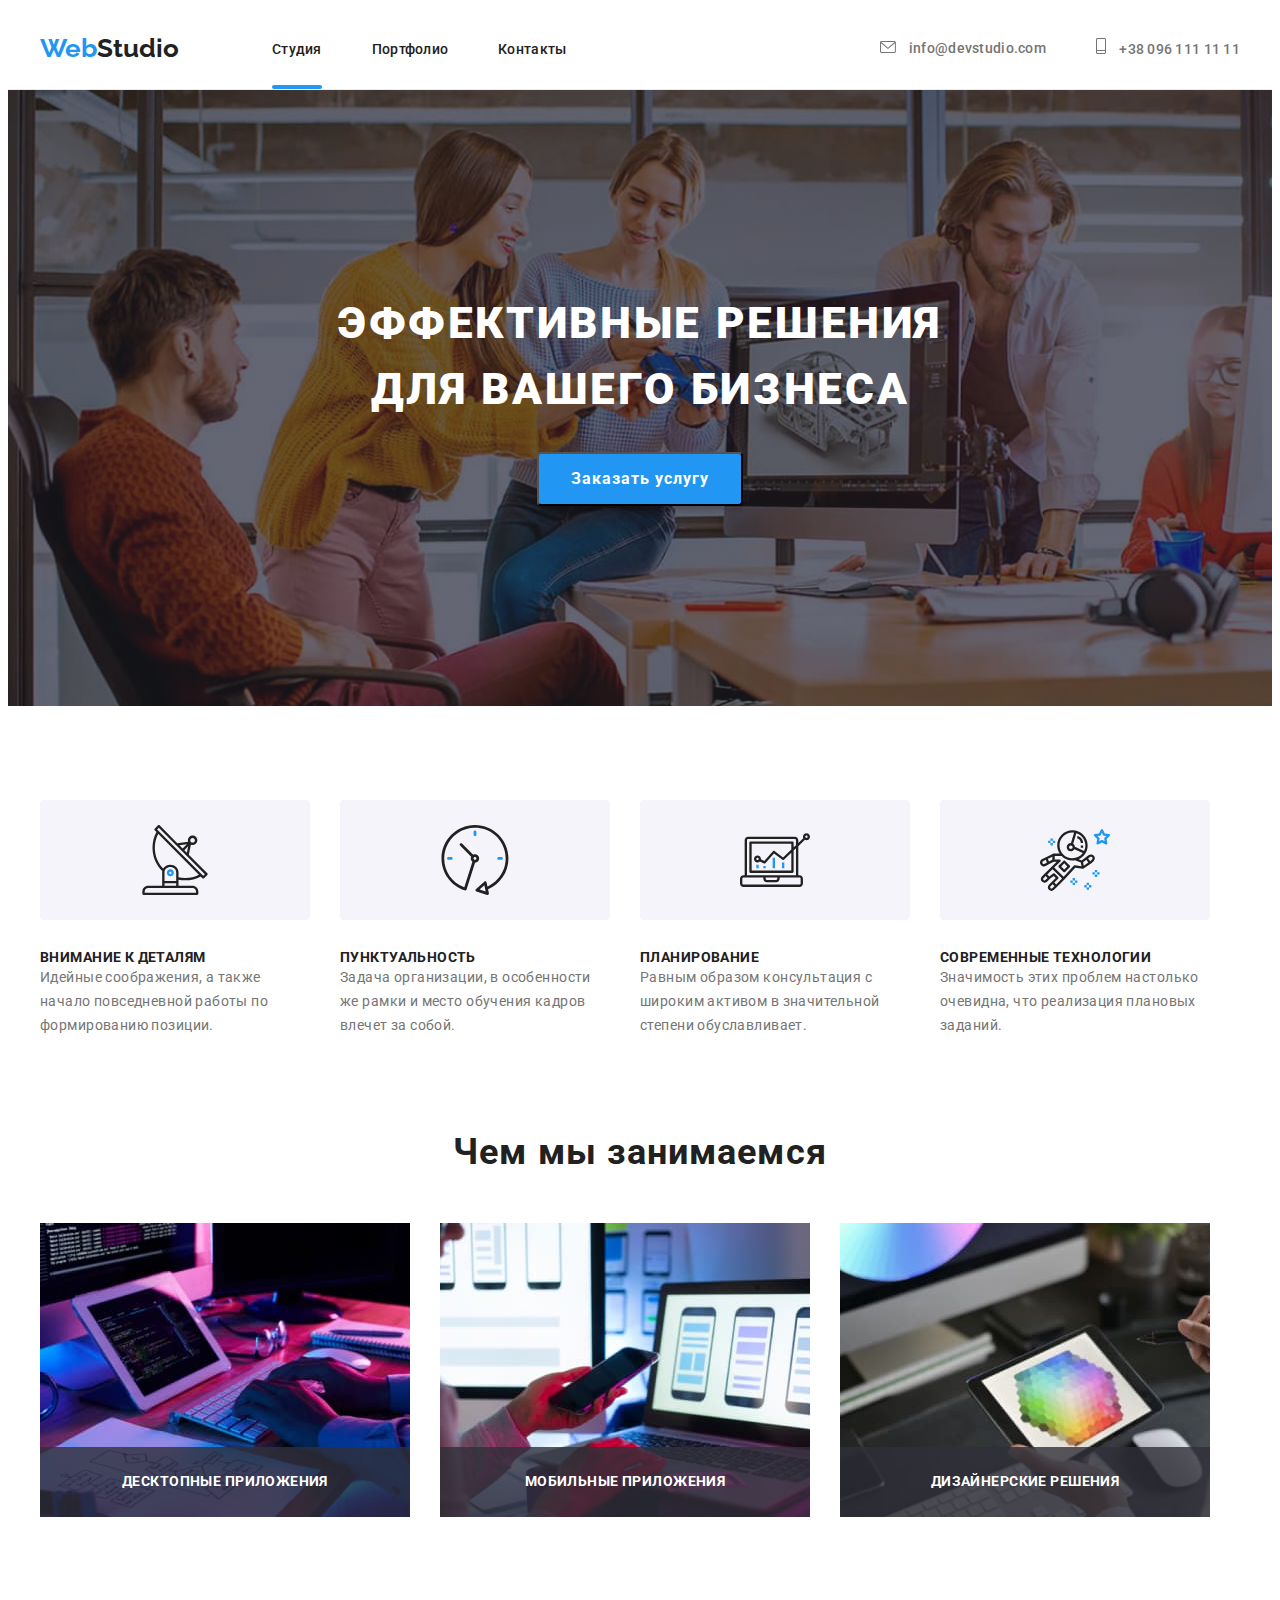
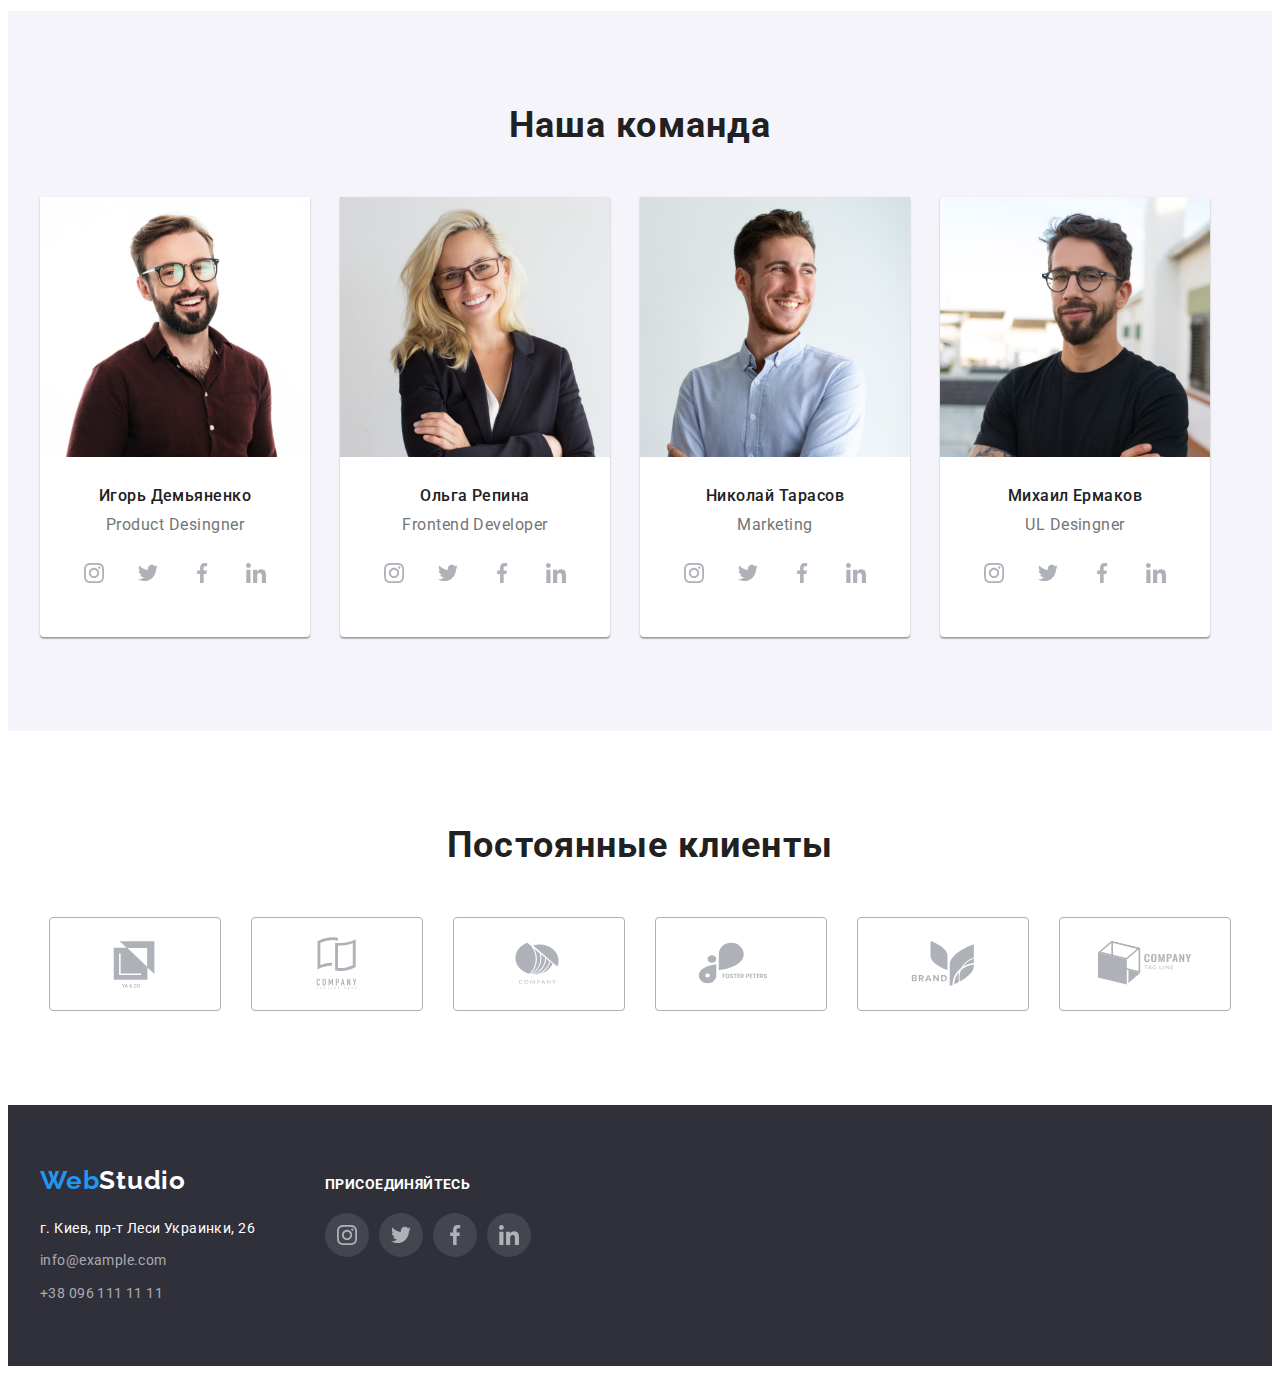
==== index.html @ 9e53fbc7 "dz 6" ====
<!DOCTYPE html>
<html lang="ru">

<head>
    <meta charset="UTF-8">
    <meta name="viewport" content="width=device-width, initial-scale=1.0">
    <link rel="preconnect" href="https://fonts.googleapis.com">
    <link rel="preconnect" href="https://fonts.gstatic.com" crossorigin>
    <link href="https://fonts.googleapis.com/css2?family=Raleway:wght@700&family=Roboto:wght@400;500;700;900&display=swap" rel="stylesheet">
    <link rel="stylesheet" href="https://cdnjs.cloudflare.com/ajax/libs/modern-normalize/1.1.0/modern-normalize.min.css" integrity="sha512-wpPYUAdjBVSE4KJnH1VR1HeZfpl1ub8YT/NKx4PuQ5NmX2tKuGu6U/JRp5y+Y8XG2tV+wKQpNHVUX03MfMFn9Q==" crossorigin="anonymous" referrerpolicy="no-referrer" />
    
    <link rel="stylesheet" href="./css/styles.css"> 
    <title>Document</title>
</head>

<body>
    <!--Шапка-->
    <header class="header">
        <div class="container header-container">
        <a class="header-link" href="./index.html"><span class="web">Web</span>Studio</a>
        
    
        <nav class="header-nav">
        <ul class="header-list">
            <li class="header-li">
                <a class="link-studio" href="./index.html">Студия</a>

            </li>
            <li class="header-li"><a class="link" href="./portfolio.html">Портфолио</a></li>
            <li class="header-li"><a class="link" href="#">Контакты</a></li>
        </ul>
        </nav>
        <ul class="header-list-contacts">
        <li class="contacts-item">
            <a class="contacts" href="mailto:info@devstudio.com">
            <svg class="envelope">
                <use href="icon/sprite.svg#icon-envelope-hover-1"></use>
            </svg>
            
            info@devstudio.com</a>
            
        </li>
        <li class="contacts-item">
            <a class="contacts" href="tel:380961111111">
            <svg class="icon-Vector">
                <use href="icon/sprite.svg#icon-Vector-1"></use>
            </svg>
            +38 096 111 11 11</a>
        </li>   
        </ul>
        </div>
    </header>
    <main>
        <!--Предложение-->
        <section class="order-background">
            <div class="container">
                <h1 class="order-background-title">эффективные решения для вашего бизнеса</h1>
                <div class="modal-open">
                <button data-modal-open class="button" type="button">Заказать услугу</button>
                </div>
                <!--Модельное-окно-->
                <div class="backdrop is-hidden" data-modal>
                    <div class="modal">
                        
                        <button class="modal-close" data-modal-close>
                            <svg class="icon-modal" width="11" height="11">
                                <use class="icon-modal-close" href="icon/sprite.svg#icon--1"></use>
                            </svg>
                        </button>

                    </div>
                </div>
            </div>
        </section>
        <!--О нас-->
        <section class="priorities">
            <div class="container">
            <h2 class="visually-hidden">Приоритеты</h2>
            <ul class="list">
                <li class="priorities-item">
                    <div class="icon-block">
                        <svg class="icon-priorities">
                            <use href="icon/sprite.svg#icon-antenna-1-1"></use>
                        </svg>
                    </div>
                    <h3 class="priorities-title">Внимание к деталям</h3>
                    <p class="priorities-description">Идейные соображения, а также начало повседневной работы по формированию позиции.</p>
                </li>
                <li class="priorities-item">
                    <div class="icon-block">
                        <svg class="icon-priorities">
                            <use href="icon/sprite.svg#icon-clock-1-1"></use>
                        </svg>
                    </div>
                    <h3 class="priorities-title">Пунктуальность</h3>
                    <p class="priorities-description">Задача организации, в особенности же рамки и место обучения кадров влечет за собой.</p>
                </li>
                <li class="priorities-item">
                    <div class="icon-block">
                        <svg class="icon-priorities">
                            <use class="diagram" href="icon/sprite.svg#icon-diagram-1-1"></use>
                        </svg>
                    </div>
                    <h3 class="priorities-title">Планирование</h3>
                    <p class="priorities-description">Равным образом консультация с широким активом в значительной степени обуславливает.</p>
                </li>
                <li class="priorities-item">
                    <div class="icon-block">
                        <svg class="icon-priorities">
                            <use href="icon/sprite.svg#icon-astronaut-1-1"></use>
                        </svg> 
                    </div>
                    <h3 class="priorities-title">Современные технологии</h3>
                    <p class="priorities-description">Значимость этих проблем настолько очевидна, что реализация плановых заданий.</p>
                </li>
            </ul>
        </div>
        </section>
        <!--Специализация-->
        <section class="activity">
            <div class="container">
            <h2 class="activity-title">Чем мы занимаемся</h2>
            <ul class="activity-list">
                <li class="activity-item">
                    <div class="activity-foto">
                    <img class="activity-img" src="./img-tech/ноут.jpg" alt="ноут" width="370" height="294">
                        <div class="activity-text">
                            <p class="activity-text-foto">Десктопные приложения</p>
                        </div>

                    </div>
                </li>
                <li class="activity-item">
                    <div class="activity-foto">
                    <img class="activity-img" src="./img-tech/телефон.jpg" alt="телефон" width="370" height="294">
                    <div class="activity-text">
                        <p class="activity-text-foto">Мобильные приложения</p>
                    </div>
                    </div>
                </li>
                <li class="activity-item">
                    <div class="activity-foto">
                    <img class="activity-img" src="./img-tech/планшет.jpg" alt="планшет" width="370" height="294">
                    <div class="activity-text">
                        <p class="activity-text-foto">Дизайнерские решения</p>
                    </div>
                    </div>
                    </li>
            </ul>
        </div>  
        </section>
        <!--Комманда-->
        <section class="staff">
            <div class="container">
            <h2 class="activity-title">Наша команда</h2>
            <ul class="staff-list">
                <li class="staff-block-foto">
                    <img class="staff-img" src="./img-tech/ИгорьДемьяненко.jpg" alt="Игорь Демьяненко" width="270" height="260">
                    <div class="staff-box">
                    <h3 class="staff-name">Игорь Демьяненко</h3>
                    <p class="staff-position">Product Desingner</p>
                    <ul class="social-list">
                        <li class="social-paragraph">
                            <a class="social-link" href="instagram">
                                <svg class="social-icon">
                                    <use href="icon/sprite.svg#icon-instagram-2-1"></use>
                                </svg>
                            </a>
                        </li>
                        <li class="social-paragraph">
                            <a class="social-link" href="twitter">
                                <svg class="social-icon">
                                    <use href="icon/sprite.svg#icon-twitter-1-1"></use>
                                </svg>
                            </a>
                        </li>
                        <li class="social-paragraph">
                            <a class="social-link" href="facebook">
                                <svg class="social-icon">
                                    <use href="icon/sprite.svg#icon-facebook-1-1"></use>
                                </svg>
                            </a>
                        </li>
                        <li class="social-paragraph">
                            <a class="social-link" href="linkedin">
                                <svg class="social-icon">
                                    <use href="icon/sprite.svg#icon-linkedin-1-1"></use>
                                </svg>
                            </a>
                        </li>
                    </ul>
                    </div>
                </li>
                <li class="staff-block-foto">
                    <img class="staff-img" src="./img-tech/ОльгаРепина.jpg" alt="Ольга Репина" width="270" height="260">
                    <div class="staff-box">
                    <h3 class="staff-name">Ольга Репина</h3>
                    <p class="staff-position">Frontend Developer</p>
                    <ul class="social-list">
                        <li class="social-paragraph">
                            <a class="social-link" href="instagram">
                                <svg class="social-icon">
                                    <use href="icon/sprite.svg#icon-instagram-2-1"></use>
                                </svg>
                            </a>
                        </li>
                        <li class="social-paragraph">
                            <a class="social-link" href="twitter">
                                <svg class="social-icon">
                                    <use href="icon/sprite.svg#icon-twitter-1-1"></use>
                                </svg>
                            </a>
                        </li>
                        <li class="social-paragraph">
                            <a class="social-link" href="facebook">
                                <svg class="social-icon">
                                    <use href="icon/sprite.svg#icon-facebook-1-1"></use>
                                </svg>
                            </a>
                        </li>
                        <li class="social-paragraph">
                            <a class="social-link" href="linkedin">
                                <svg class="social-icon">
                                    <use href="icon/sprite.svg#icon-linkedin-1-1"></use>
                                </svg>
                            </a>
                        </li>
                    </ul>
                    </div>
                </li>
                <li class="staff-block-foto">
                    <img class="staff-img" src="./img-tech/НиколайТарасов.jpg" alt="Николай Тарасов" width="270" height="260">
                    <div class="staff-box">
                    <h3 class="staff-name">Николай Тарасов</h3>
                    <p class="staff-position">Marketing</p>
                    <ul class="social-list">
                        <li class="social-paragraph">
                            <a class="social-link" href="instagram">
                                <svg class="social-icon">
                                    <use href="icon/sprite.svg#icon-instagram-2-1"></use>
                                </svg>
                            </a>
                        </li>
                        <li class="social-paragraph">
                            <a class="social-link" href="twitter">
                                <svg class="social-icon">
                                    <use href="icon/sprite.svg#icon-twitter-1-1"></use>
                                </svg>
                            </a>
                        </li>
                        <li class="social-paragraph">
                            <a class="social-link" href="facebook">
                                <svg class="social-icon">
                                    <use href="icon/sprite.svg#icon-facebook-1-1"></use>
                                </svg>
                            </a>
                        </li>
                        <li class="social-paragraph">
                            <a class="social-link" href="linkedin">
                                <svg class="social-icon">
                                    <use href="icon/sprite.svg#icon-linkedin-1-1"></use>
                                </svg>
                            </a>
                        </li>
                    </ul>
                    </div>
                </li>
                <li class="staff-block-foto">
                    <img class="staff-img" src="./img-tech/МихаилЕрмаков.jpg" alt="Михаил Ермаков"  width="270" height="260">
                    <div class="staff-box">
                    <h3 class="staff-name">Михаил Ермаков</h3>
                    <p class="staff-position">UL Desingner</p>
                    <ul class="social-list">
                        <li class="social-paragraph">
                            <a class="social-link" href="instagram">
                                <svg class="social-icon">
                                    <use href="icon/sprite.svg#icon-instagram-2-1"></use>
                                </svg>
                            </a>
                        </li>
                        <li class="social-paragraph">
                            <a class="social-link" href="twitter">
                                <svg class="social-icon">
                                    <use href="icon/sprite.svg#icon-twitter-1-1"></use>
                                </svg>
                            </a>
                        </li>
                        <li class="social-paragraph">
                            <a class="social-link" href="facebook">
                                <svg class="social-icon">
                                    <use href="icon/sprite.svg#icon-facebook-1-1"></use>
                                </svg>
                            </a>
                        </li>
                        <li class="social-paragraph">
                            <a class="social-link" href="linkedin">
                                <svg class="social-icon">
                                    <use href="icon/sprite.svg#icon-linkedin-1-1"></use>
                                </svg>
                            </a>
                        </li>
                    </ul>
                    </div>
                </li>
            </ul>
            </div>
        </section>
        <!--Постоянные клиенты-->
        <section class="clients">
            <div class="container">
                <h2 class="clients-heading">Постоянные клиенты</h2>
                    <ul class="clients-list">
                        <li class="clients-box">
                            <a  class="clients-link" href="">
                            <svg class="icon-clients">
                                <use href="icon/sprite.svg#icon-Logo-5"></use>
                            
                            </svg>
                            </a>
                        </li>
                        <li class="clients-box"> 
                            <a class="clients-link" href="">
                            <svg class="icon-clients"> 
                                <use href="icon/sprite.svg#icon-Logo-6-1"></use>
                            </svg>
                                </a>
                        </li>
                        <li class="clients-box">
                            <a class="clients-link" href="">
                            <svg class="icon-clients">
                                <use href="icon/sprite.svg#icon-Logo-1-1"></use>
                            </svg>
                            </a>
                        </li>
                        <li class="clients-box">
                            <a class="clients-link" href="">
                            <svg class="icon-clients">
                                <use href="icon/sprite.svg#icon-Logo-2-1"></use>
                            </svg>
                            </a>
                        </li>
                        <li class="clients-box">
                            <a class="clients-link" href="">
                            <svg class="icon-clients">
                                <use href="icon/sprite.svg#icon-Logo-3-1"></use>
                            </svg>
                            </a>
                        </li>
                        <li class="clients-box">
                            <a class="clients-link" href="">
                            <svg class="icon-clients">
                                <use href="icon/sprite.svg#icon-Logo-4-1"></use>
                            </svg>
                            </a>
                        </li>
                    </ul>
                
            </div>
        </section>
        
    </main>
        <!--контакты-->
    <footer class="footer"> 
        <div class="container">
            <div class="footer-box">
            <a class="footer-link" href="./index.html"><span class="web">Web</span><span class="studio">Studio</span></a>
           
                    <address class="address">г. Киев, пр-т Леси Украинки, 26</address>
                   <ul class="footer-list">
                       <li class="footer-contacts-item"><a class="footer-contacts" href="mailto:info@example.com">info@example.com</a></li>
                       <li class="footer-contacts-item"><a class="footer-contacts" href="tel:380961111111">+38 096 111 11 11</a></li>
                   </ul>  
                
        </div>
        <div class="footer-social">
            <p class="footer-text">присоединяйтесь</p>
                <ul class="footer-icon">
                    <li class="footer-icon-box">
                        <a class="footer-icon-link" href="instagram">
                            <svg class="footer-icon-social">
                                <use href="icon/sprite.svg#icon-instagram-2-1"></use>
                            </svg>
                        </a>
                    </li>
                    <li class="footer-icon-box">
                        <a class="footer-icon-link" href="twitter">
                            <svg class="footer-icon-social">
                                <use href="icon/sprite.svg#icon-twitter-1-1"></use>
                            </svg>
                        </a>
                    </li>
                    <li class="footer-icon-box">
                        <a class="footer-icon-link" href="facebook">
                            <svg class="footer-icon-social">
                                <use href="icon/sprite.svg#icon-facebook-1-1"></use>
                            </svg>
                        </a>
                    </li>
                    <li class="footer-icon-box">
                        <a class="footer-icon-link" href="linkedin">
                            <svg class="footer-icon-social">
                                <use href="icon/sprite.svg#icon-linkedin-1-1"></use>
                            </svg>
                        </a>
                    </li>
                </ul>
            
        </div>
    </div>
    </footer> 
    <script src="./js/modal.js"></script>
    </body>   
</html>
---- css/styles.css ----
/* --первичный цвет: # 212121; */
   /* --вторичный цвет: # 757575; */
   /* --интерактивный цвет: # 2196f3; */
   /* --цвет заголовка: #ffffff; */
   /* --background-color: # 2f303a; */
   /* --задний фон: # F5F4FA; */
   /* --primary-font: «Roboto»; */
   /* --secondary-font: "Raleway"; */
   /* --время-перехода: 250ms; */
   /* --свойства-перехода */
:root {
    --primary-color: #212121;
    --secondary-color: #757575;
    --interactive-color: #2196f3;
    --header-color: #ffffff;
    --background-color: #2f303a;
    --rear-background:#F5F4FA;
    --primary-font: "Roboto";
    --secondary-font: "Raleway";
    --transit-time: 250ms;
    --transition-properties: cubic-bezier(0.4, 0, 0.2, 1);
  }
  body {
    font-family: var(--primary-font), sans-serif;
    font-style: normal;
    font-weight: 400;
    color: var(--primary-color);
  }
  a {
    text-decoration: none;
  }
  ul,ol{list-style: none;}
  address{font-style: normal;}
  h1,h2,h3,h4,h5,h6,p,ul {
  margin: 0px;
  padding: 0px;}
  .visually-hidden {
    position: absolute;
    width: 1px;
    height: 1px;
    margin: -1px;
    border: 0;
    padding: 0;
    
    white-space: nowrap;
    clip-path: inset(100%);
    clip: rect(0 0 0 0);
    overflow: hidden;
  }
  img {
    display: block;
    max-width: 100%;
  }

   /* Шапка */
   .container{
    width: 1200px;
    padding: 0 15px;
    margin: 0 auto;
  }
  .header-list-contacts{
    display: flex;
  }
  
  .header-container{
    display: flex;
    align-items: center;
  }
  .header{padding-top: 25px;
    padding-bottom: 25px;
    border-bottom:  1px solid #ECECEC;
   }
  .header-nav{
    display: flex;
    align-items: center;
  }
    .header-list{
      display: flex;
    }
  .web{color: var(--interactive-color);
    }
  .header-li:not(:last-child){
    margin-right: 50px;
  }

    
  .header-link{
    
    font-family: var(--secondary-font);
    margin-right: 93px;
    align-self: center;
    text-decoration: none;

    font-family: Raleway;
    font-style: normal;
    font-weight: bold;
    font-size: 26px;
    line-height: 1.19;
    
    color: var(--primary-color)
    
    }
    .header-list-contacts{
     margin-left: auto;
    }
     
    .link{font-family:var(--primary-font);
     
      font-weight: 500;
      font-size: 14px;
      line-height: 1.14;
      letter-spacing: 0.02em;
      
      color: var(--primary-color);
      }
      .link-studio:active,
      .link-studio:visited {
        color: var(--interactive-color);
      }
      .link,.link-studio{
        position: relative;
        padding-top: 32px;
        padding-bottom: 32px;
        color         : var(--primary-color);
        font-weight   : 500;
        font-size     : 14px;
        line-height   : 1.2;
        letter-spacing: 0.02em;
        text-decoration: none;
        transition:color var(--transit-time) var(--transition-properties);

      }
      .link-studio::after {
          position: absolute;
          content: "";
          display: block;
          bottom: 0;
          width: 100%;
          height: 4px;
          background:var(--interactive-color);
          border-radius: 2px;
          transition: transform var(--transit-time) var(--transition-properties);
          }
          .link-portfolio{
             position: relative;
          padding-top: 32px;
          padding-bottom: 32px;
          color         : var(--primary-color);
          font-weight   : 500;
          font-size     : 14px;
          line-height   : 1.2;
          letter-spacing: 0.02em;
          text-decoration: none;
          transition:transform var(--transit-time) var(--transition-properties);
          }
          .link-portfolio::after{
            position: absolute;
          content: "";
          display: block;
          bottom: 0;
          width: 100%;
          height: 4px;
          background:var(--interactive-color);
          border-radius: 2px;
          transition: transform var(--transit-time) var(--transition-properties);
          }
      .link-portfolio:active,
      .link-portfolio:visited {
        color: var(--interactive-color);
      }
      .link:focus,
      .link:hover {background-color: var(--header-color);
        color: var(--interactive-color);
      
      cursor: pointer;}

      .contacts-item:not(:last-child) {
        margin-right: 50px;
      }
    .contacts{
    
      
      font-family: var(--primary-font);
     
      font-weight: 500;
      font-size: 14px;
      line-height: 1.14;
      letter-spacing: 0.02em;
      color: var(--secondary-color);
      transition:color var(--transit-time) var(--transition-properties);
    }
    .contacts:focus,
    .contacts:hover {
      color: var(--interactive-color);
    }
    .contacts:focus svg,
    .contacts:hover svg{
    fill: var(--interactive-color);
    }
      
    .envelope{
      width: 16px;
      height: 12px;
      margin-right: 10px;
      fill:var(--secondary-color);
      transition:  fill var(--transit-time) var(--transition-properties);
    }
    .icon-Vector{
      width: 10px;
      height: 16px;
      margin-right: 10px;
      fill:var(--secondary-color);
      transition: fill var(--transit-time) var(--transition-properties);
      
    }
    
    
  /* Предложение */
  .order-background {
    max-width: 1600px;
    margin: 0 auto;
    background-color: var(--background-color);
    padding: 200px 0; 
    background-image: linear-gradient(
      to right,
      rgba(47, 48, 58, 0.4),
      rgba(47, 48, 58, 0.4)
      ),
      url(../img-tech/herofoto.jpg);
      background-repeat: no-repeat;
      background-size: cover;
  }
  .order-background-title {
    width: 696px;
    margin: 0 auto;
    margin-bottom: 30px;
    font-weight: 900;
    font-size: 44px;
    line-height: 1.5;
    text-align: center;
    letter-spacing: 0.06em;
    text-transform: uppercase;
    color: var(--header-color);
  }
   /*Модальное-окно*/
  .backdrop{
    position: fixed;
   top: 0;
   left: 0;
   position: center;
   min-width: 100%;
   min-height: 100%;
   background-color: rgba(0, 0, 0, 0.2);
   opacity: 1;
   transition: opacity var(--transit-time) var(--transition-properties), visibility var(--transit-time) var(--transition-properties) ;
  }
  .modal-open{
    display: flex;
    justify-content: center;
   align-items: center;

  }
  .backdrop.is-hidden {
    visibility: hidden;
    opacity: 0;
    pointer-events:none;
 }
 .backdrop.is-hidden .modal {
  transform: scale(0.9) translate(-50%, -50%);
  }
  .modal {
     position: absolute;
     top: 50%;
     left: 50%;
     transform: scale(1) translate(-50%,-50%);
     width: 528px;
     height: 581px ;
     background-color: var(--header-color);
     box-shadow: 0px 1px 3px rgba(0, 0, 0, 0.12),
     0px 1px 1px rgba(0, 0, 0, 0.14),
     0px 2px 1px rgba(0, 0, 0, 0.2);
     border-radius: 4px;
     transition: transform var(--transit-time) var(--transition-properties);
  }
  .modal-close{
    position: absolute;
   top: 8px;
   right: 8px;
   width: 30px;
   height: 30px;
   border-radius: 50%;
   cursor: pointer;
   background: var(--header-color);
   border    : 1px solid rgba(0, 0, 0, 0.1);
   box-sizing: border-box;
   display: flex;
   justify-content: center;
   align-items: center;
   transition: fill var(--transit-time) var(--transition-properties);
  }
  .modal-close:hover,
  .modal-close:focus {
  fill: var(--interactive-color);
  }
  
  
  .button {
    display: inline-block;
    margin-left: auto;
    margin-right: auto; 
  }
  .button {
    padding: 10px 32px;
    color:var(--header-color) ;
    background-color: var(--interactive-color);
    box-shadow: 0px 4px 4px rgba(0, 0, 0, 0.15);
    border-radius: 4px;
  
    font-family: var(--primary-font);
    font-style: normal;
    font-weight: bold;
    font-size: 16px;
    line-height: 1.87;
    display: flex;
    align-items: center;
    text-align: center;
    letter-spacing: 0.06em;
    transition: box-shadow var(--transit-time) var(--transition-properties);
  }
 
  
  
  /* Приоритеты */
  .icon-block{
    height: 120px;
    display: flex;
    align-items: center;
    justify-content: center;
    background-color: var(--rear-background);
    border-radius: 4px;
    margin-bottom: 30px;
  }
  .icon-priorities{
    width: 70px;
    height: 70px;
  }
  .priorities{padding-top: 94px;}
  .list{display: flex;}
  .priorities-item:not(:last-child){
    margin-right: 30px;
    
  }
  .priorities-item{
    width: 270px;
  }
  
  .priorities-title {
    font-weight: 700;
    font-size: 14px;
    line-height: 1.14;
    letter-spacing: 0.03em;
    text-transform: uppercase;
    
  }
  .priorities-description {
    font-size: 14px;
    line-height: 1.71;
    letter-spacing: 0.03em;
    color: var(--secondary-color);
    text-transform: none;
    
    
  }
  
  /*Специализация*/
  .activity{ padding-top: 94px;
    padding-bottom: 94px;
    
  }
  .activity-title{
    font-family:var(--primary-font);
    font-weight: bold;
    font-size: 36px;
    line-height: 1.16;
    text-align: center;
    letter-spacing: 0.03em;
    margin-bottom: 50px;
    text-align: center;
    color:var(--primary-color);
  }
  .activity-list{
    display: flex;
   
    margin-top: 50px;
  }
  .activity-item:not(:last-child){
    margin-right: 30px;
  }
  .activity-foto{
    position: relative;
  }
  .activity-text{
    position: absolute;
   bottom: 0;
   width: 100%;
   height: 70px;
   background-color: rgba(47, 48, 58, 0.8);
   display: flex;
   justify-content: center;
   align-items: center;
   opacity: 1;
  }
  .activity-text-foto{
    font-weight: bold;
    font-size: 14px;
    line-height: 1.14;
    text-align: center;
    letter-spacing: 0.03em;
    text-transform: uppercase;
    color: var(--header-color);
  }
  /* Команда */
  
 .staff{background-color: var(--rear-background);
  padding-top: 94px;
  padding-bottom: 94px;
  }
  .staff-list{
    display: flex;
  }
  .staff-box{
    padding-top: 30px;
    padding-bottom: 30px;
  }
  .staff-name{
    margin-bottom: 10px;
    font-family: var(--primary-font);
    font-weight: 500;
    font-size: 16px;
    line-height: 1.18;
    text-align: center;
    letter-spacing: 0.03em;
    color: var(--primary-color);
    }
    .staff-position{
      font-family:var(--primary-font);
      font-weight: normal;
      font-size: 16px;
      line-height: 1.18;
      text-align: center;
      letter-spacing: 0.03em;
      color:var(--secondary-color) ;
      }
      .staff-block-foto:not(:last-child){
        margin-right: 30px;
      }
      .staff-block-foto{
        background-color: var(--header-color);
        box-shadow: 0px 1px 3px rgba(0, 0, 0, 0.12), 0px 1px 1px rgba(0, 0, 0, 0.14),
        0px 2px 1px rgba(0, 0, 0, 0.2);
        border-radius: 0px 0px 4px 4px;
      }
      .social-icon{
        width: 20px;
        height: 20px;
        transition:  fill var(--transit-time) var(--transition-properties);
      }
      .social-list{
        display: flex;
        justify-content: center;
        margin-top: 16px;
      }
      .social-link{
        display: block;
        width: 44px;
        height: 44px;
        background-color:var(--header-color);
        border-radius: 50%;
        fill: #AFB1B8;
        text-align: center;
        padding-top: 12px;
        transition: background-color var(--transit-time) var(--transition-properties);
      }
      .social-link:focus,
      .social-link:hover  {
      background-color: var(--interactive-color);
      
      }
      .social-link:focus svg,
      .social-link:hover svg{
        fill:var(--header-color);
       
      }
      .social-paragraph:not(:last-child){
        margin-right: 10px;
      }
    /* Клиенты */
    .clients{
      padding-top: 94px;
      padding-bottom:94px;  
    }
    .clients-heading{
      font-family:var(--primary-font);
      font-weight: bold;
      font-size: 36px;
      line-height: 1.16;
      text-align: center;
      letter-spacing: 0.03em;
      margin-bottom: 50px;
      text-align: center;
      color:var(--primary-color);
    }
    
    
    .clients-link{
      display: flex;
      justify-content: center;
      align-items: center;
      width: 170px;
      height: 92px;
      border: 1px solid #afb1b8;
      border-radius: 4px;
      transition:  border-color var(--transit-time) var(--transition-properties);
    }
    .icon-clients{
      width: 106px;
      height: 60px;
    }
    .clients-link:hover svg,
    .clients-link:focus svg {
      fill:var(--interactive-color);
    }
    
    .icon-clients{
      fill: #AFB1B8;
      transition: fill var(--transit-time) var(--transition-properties);
    }
    .clients-link:hover,
    .clients-link:focus{border-color: var(--interactive-color);
    }
    .clients-list :not(:last-child){
      margin-right: 30px; 
    }
    .clients-list{
      display: flex;
      align-items: center;
      justify-content: center;

    }
   
    /* Контакты */
    .footer{
      background-color: var(--background-color);
     padding-top: 60px;
     padding-bottom: 60px;
    }
    .footer-link{
      display: block;
      margin-bottom: 20px;
      font-family: var(--secondary-font);
      font-weight: bold;
      font-size: 26px;
      line-height: 1.19;
      letter-spacing: 0.03em;
      color: var(--interactive-color);
      text-decoration: none;}
    .studio{color: var(--header-color);}
   
    .address{
      margin-bottom: 9px;
      color:var(--header-color);
      font-family:var(--primary-font);
      font-style: normal;
      font-weight: normal;
      font-size: 14px;
      line-height: 1.74;
      letter-spacing: 0.03em;}
      .footer-contacts-item:not(:last-child){
        margin-bottom: 9px;
      }
      .footer-contacts{
        font-family: var(--primary-font);
        font-weight: normal;
        font-size: 14px;
        line-height: 1.71;
        letter-spacing: 0.03em;
        color: rgba(255, 255, 255, 0.6);
        }

        .footer-list .footer-contacts:hover,
        .footer-list .footer-contacts:focus {
       color: var(--interactive-color);
        }
        .footer>.container{
          display: flex;
          align-items: baseline;
        }
        .footer-social{
          margin-left: 70px;
          
        }
        .footer-icon-social{
          width: 20px;
          height: 20px;
          transition: fill var(--transit-time) var(--transition-properties);
        }
        .footer-text{
          font-family: var(--primary-font);
          font-style: normal;
          font-weight: bold;
          font-size: 14px;
          line-height: 1.14;
          letter-spacing: 0.03em;
          text-transform: uppercase;

          color: var(--header-color);
        }
        
        .footer-icon-link{
          display: block;
          width: 44px;
          height: 44px;
          background-color:rgba(255, 255, 255, 0.1);
          border-radius: 50%;
          fill: #AFB1B8;
          text-align: center;
          display: flex;
          align-items: center;
          justify-content: center;
          transition: background-color var(--transit-time) var(--transition-properties);
        }
        .footer-icon{
          display: flex;
          padding-top: 20px;
        }
        .footer-icon :not(:last-child){
          margin-right: 10px;
        }
        .footer-icon-link:hover,
        .footer-icon-link:focus {
        background-color: var(--interactive-color);
        fill:var(--header-color);}

  /* Портфолио */
  .portfolio-sektion{padding-top: 94px;
    padding-bottom: 94px;
    
    align-items: center;

   }
   .portfolio-list{
     display: flex;
     justify-content: center;
     margin-bottom: 50px;
     
   }
   .portfolio-item:not(:last-child){
     margin-right: 8px;
   }
  
  .portfolio-button{
    font-family: inherit;
    font-weight: 500;
    font-size: 16px;
    line-height: 1.62;
    text-align: center;
    letter-spacing: 0.03em;
    border: none;
    padding: 6px 22px;
    border-radius: 4px;
    color: var(--primary-color);
    transition: box-shadow var(--transit-time) var(--transition-properties),background-color var(--transit-time) var(--transition-properties),color var(--transit-time) var(--transition-properties);
    
  }
    .portfolio-button:focus,
    .portfolio-button:hover {
    
    color: #ffffff;
    
    background-color: var(--interactive-color);
    
    box-shadow: 0px 3px 1px rgba(0, 0, 0, 0.1), 0px 1px 2px rgba(0, 0, 0, 0.08), 0px 2px 2px rgba(0, 0, 0, 0.12);
    border-radius: 4px;
    cursor: pointer;
  }
    /* Портфолио навигация */
    .portfolio-sektion{
      align-items: center;
    }
    .portfolio-link:focus,
    .portfolio-link:hover{
      box-shadow: 0px 1px 1px rgba(0, 0, 0, 0.12), 0px 4px 4px rgba(0, 0, 0, 0.06), 1px 4px 6px rgba(0, 0, 0, 0.16);
    }
    .portfolio-link {
      display:block;
      transition: box-shadow var(--transit-time) var(--transition-properties);
    }
    .portfolio-details-list{
      display: flex;
      flex-wrap:wrap;
    }
    .portfolio-block{
      margin-right: 30px;
      margin-bottom: 30px;
    }
    .portfolio-block:nth-child(3n){
      margin-right: 0;
    }
    .portfolio-block:nth-last-child(-n+3){
      margin-bottom: 0;
    }
    .portfolio-block{
      background: #FFFFFF;
      box-sizing: border-box;
     }
    .portfolio-heading{
      font-family: var(--primary-font);
      font-weight: bold;
      font-size: 18px;
      line-height: 2;
      letter-spacing: 0.06em;
      color:var(--primary-color);
      }
    .portfolio-description{
      font-family: var(--primary-font);
      font-weight: normal;
      font-size: 16px;
      line-height: 30px;
      letter-spacing: 0.03em;
      color: var(--secondary-color);
      }
      .portfolio-details-item:not(:last-child){
        margin-bottom: 4px;
      }
      .portfolio-details-item{
       padding: 20px 24px;
       border-right: 1px solid #EEEEEE;
       border-bottom: 1px solid #EEEEEE;
       border-left: 1px solid #EEEEEE;
      }
      .portfpliuo-block-img{
        position: relative;
        overflow: hidden;
      }
      .text-img-portfolio{
        position: absolute;
        top: 0;
        left: 0;
        transform: translate(0, 100%);
        width: 100%;
        height: 294px;
        background-color: rgba(33, 150, 243, 0.9);
        opacity: 0;
        transition: opacity var(--transit-time) var(--transition-properties),transform var(--transit-time) var(--transition-properties);
      }
      .text-img{
        position: absolute;  
        top: 0;
        font-size: 18px;
        line-height: 1.55;
        color: var(--header-color);
        padding: 63px 24px;

      }
      .portfolio-link:hover .text-img-portfolio{
        transform: translate(0, 0);
        opacity: 1;
      }
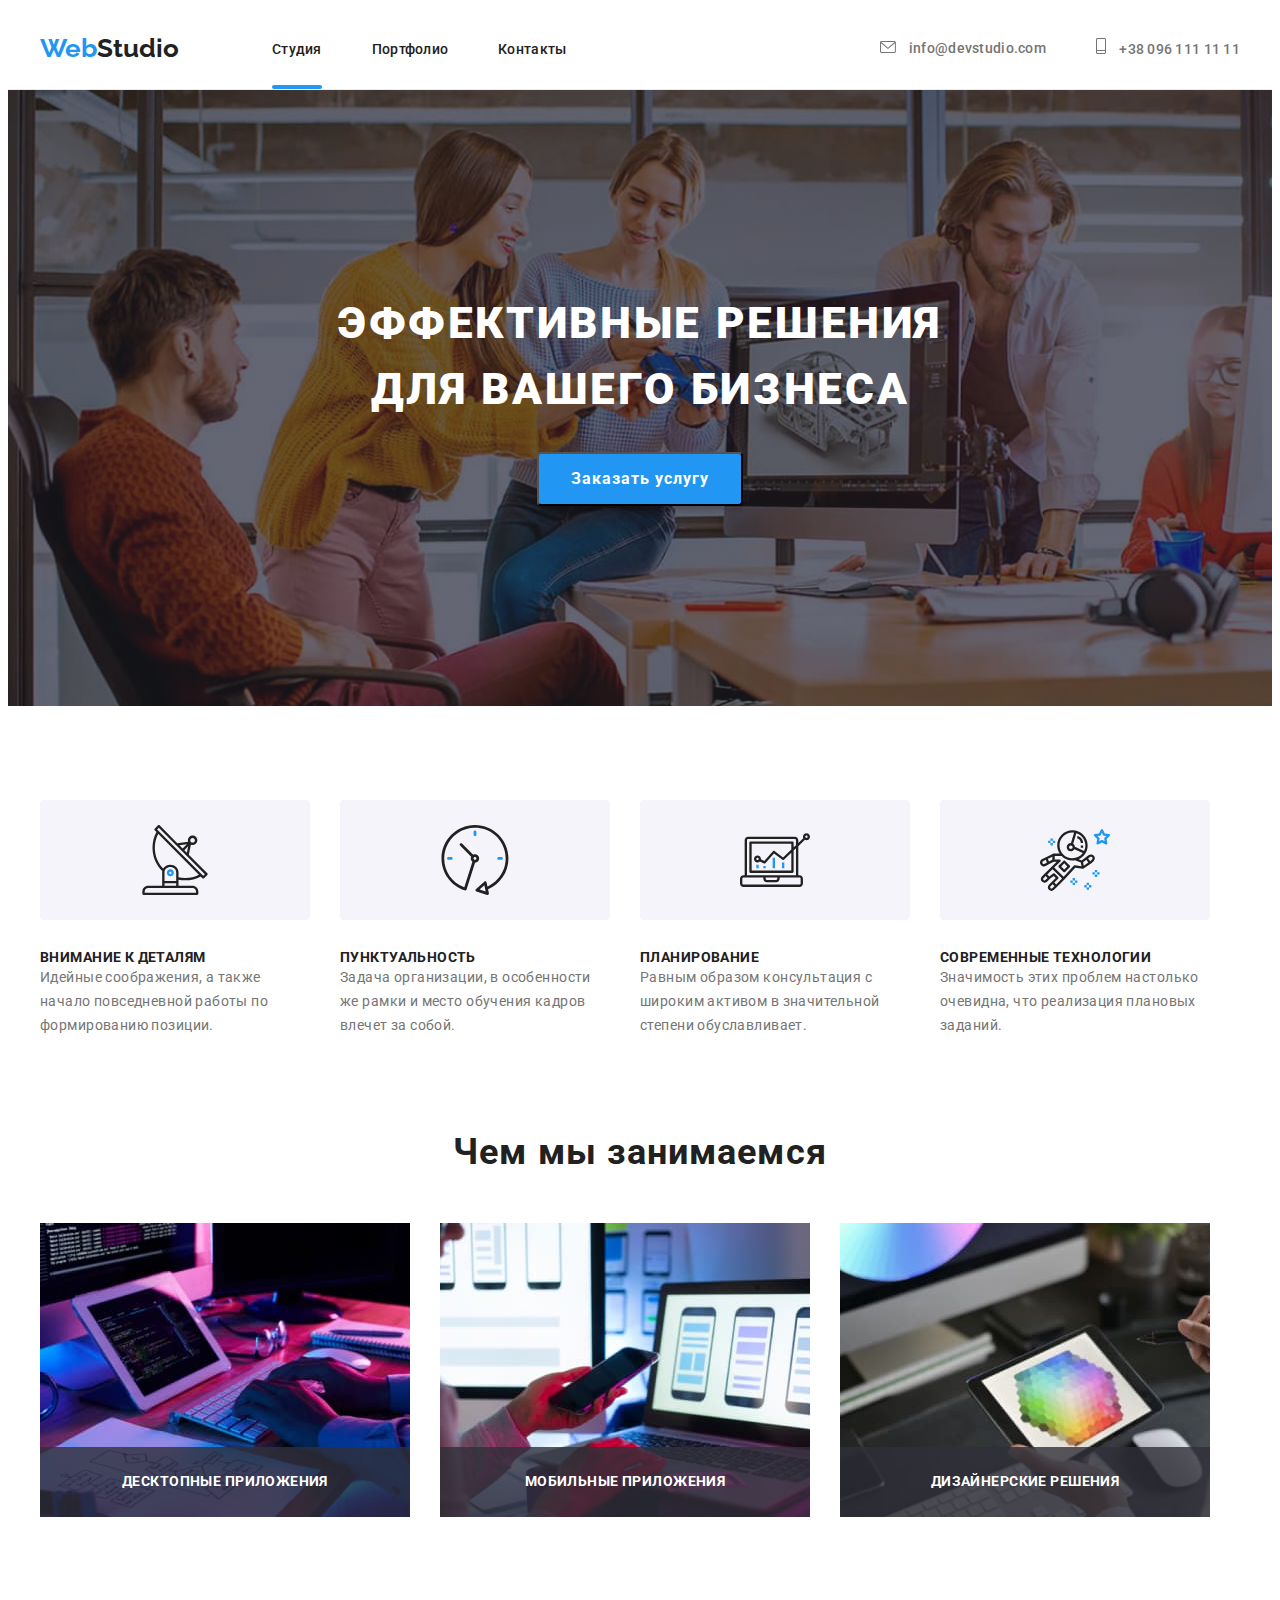
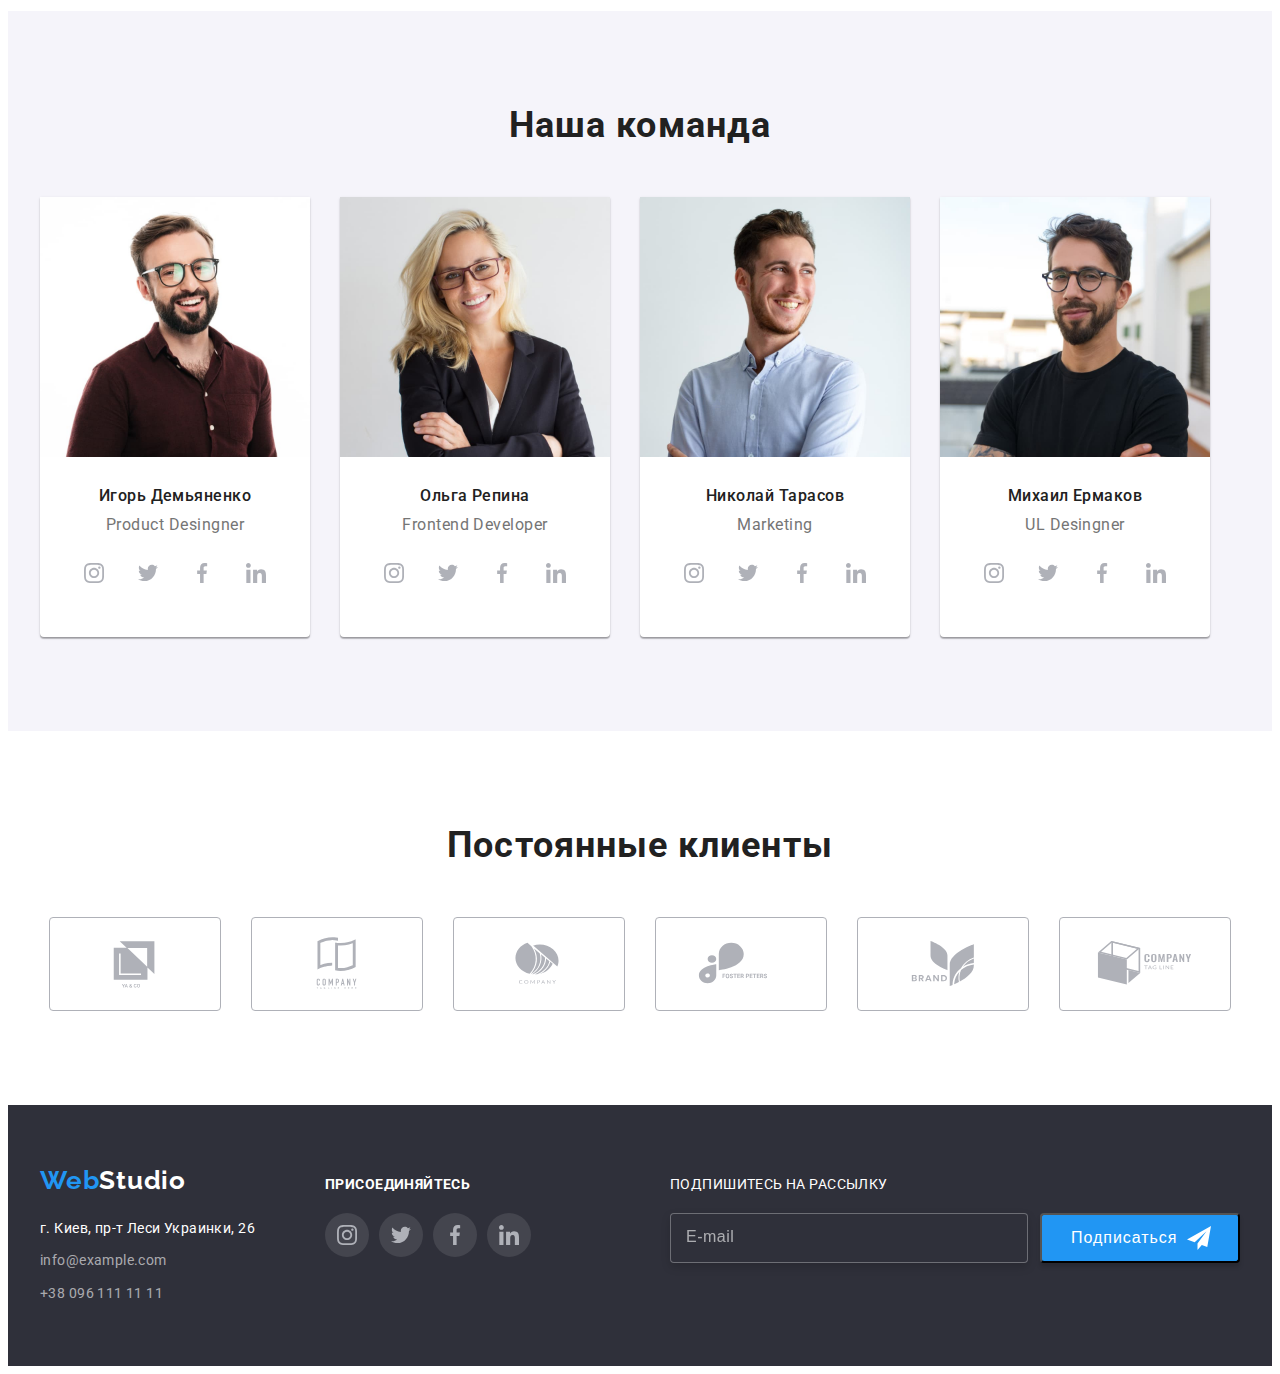
==== commit 2f151093: "finish" ====
--- a/index.html
+++ b/index.html
@@ -67,6 +67,34 @@
                                 <use class="icon-modal-close" href="icon/sprite.svg#icon--1"></use>
                             </svg>
                         </button>
+                       
+                        <form class="form">
+                            <p class="text-form">Оставьте свои данные, мы вам перезвоним</p>
+                            <label class="label-form">Имя
+                                <input type="text" class="input-form">
+                                <svg class="form-svg" width="12" height="12">
+                                    <use href="icon/sprite.svg#icon-name-modal"></use>
+                                </svg>
+                            </label>
+                            <label class="label-form">Телефон
+                                <input type="tel" class="input-form">
+                                <svg class="form-svg" width="13" height="13">
+                                    <use href="icon/sprite.svg#icon-tel-modal"></use>
+                                </svg>
+                            </label>
+                            <label class="label-form">Почта
+                                <input type="email" class="input-form">
+                                <svg class="form-svg" width="15" height="12">
+                                    <use href="icon/sprite.svg#icon-mail-modal"></use>
+                                </svg>
+                            </label>
+                            <label class="label-form">Комментарий
+                                <textarea name="coments" id="" cols="30" rows="10" placeholder="Введите текст" class="textarea-form"></textarea>
+                            </label>
+                            <input class="checkbox-form" type="checkbox" id="check-form">
+                            <label class="checkbox-label-form" for="check-form"> Соглашаюсь с рассылкой и принимаю &nbsp; <a href="#" class="link-form">Условия договора</a></label>
+                            <button class="button-form" type="submit">Отправить</button>
+                        </form>
 
                     </div>
                 </div>
@@ -406,6 +434,18 @@
                 </ul>
             
         </div>
+        <div class="subscribe">
+            <p class="text-subscribe">Подпишитесь на рассылку</p>
+            <form class="form-subscribe">
+                <input class="input-subscribe" type="text" name="email" placeholder="E-mail">
+            </label>
+            <button class="button-subscribe" type="submit">Подписаться
+                <svg class="subscribe-svg" width="24" height="24">
+                    <use href="icon/iconmail.svg#icon-iconmail-1"></use>
+                </svg>
+            </button>
+        </form>
+        </div>
     </div>
     </footer> 
     <script src="./js/modal.js"></script>
--- a/css/styles.css
+++ b/css/styles.css
@@ -274,7 +274,7 @@
      left: 50%;
      transform: scale(1) translate(-50%,-50%);
      width: 528px;
-     height: 581px ;
+     height: 581px;
      background-color: var(--header-color);
      box-shadow: 0px 1px 3px rgba(0, 0, 0, 0.12),
      0px 1px 1px rgba(0, 0, 0, 0.14),
@@ -327,9 +327,127 @@
     letter-spacing: 0.06em;
     transition: box-shadow var(--transit-time) var(--transition-properties);
   }
- 
-  
-  
+  .form{
+    margin: 40px;
+  }
+  .text-form{
+    font-size: 20px;
+    line-height: 1.15;
+    text-align: center;
+    letter-spacing: 0.03em;
+    color: var(--primary-color);
+    margin-top: 40px;
+  }
+  .label-form{
+    display: block;
+    color: var(--secondary-color);
+    font-size: 12px;
+    margin-top: 12px;
+    position: relative;
+  }
+  .input-form{
+    width: 100%;
+    height: 40px;
+    border: 1px solid rgba(33, 33, 33, 0.2);
+    border-radius: 4px;
+    margin-top: 4px;
+    padding: 0 12px 0 42px;
+    transition: border-color var(--transit-time) var(--transition-properties);
+  }
+  .form-svg{
+    display: block;
+    position: absolute;
+    top: 55%;
+    bottom: auto;
+    transition: fill var(--transit-time) var(--transition-properties);
+    fill: var(--primary-color);
+    left: 15px;
+  }
+  .textarea-form{
+    width: 100%;
+   height: 120px;
+   border    : 1px solid rgba(33, 33, 33, 0.2);
+   box-sizing: border-box;
+   border-radius: 4px;
+   padding: 12px 16px;
+   margin-top: 4px;
+   transition: border-color var(--transit-time) var(--transition-properties);
+   resize: none;
+  }
+  .textarea-form::placeholder {
+    font-size     : 12px;
+    line-height   : 14px;
+    letter-spacing: 0.01em;
+    color: rgba(117, 117, 117, 0.5);
+  }
+  .button-form{
+    display: block;
+    margin-bottom: 40px;
+    margin-left: 124px;
+    width: 200px;
+    height: 50px;
+    left: 700px;
+    top: 712px;
+    text-align: center;
+    color: var(--header-color);
+    background: var(--interactive-color);
+    box-shadow: 0px 4px 4px rgba(0, 0, 0, 0.15);
+    border-radius: 4px;
+  }
+  .checkbox-label-form{
+    display: block;
+    margin-left: 7px;
+    margin-bottom: 20px;
+    color: var(--secondary-color);
+    font-size: 14px;
+    line-height: 24px;
+    position: relative;
+    margin-top: 20px;
+  }
+  .link-form{
+   text-decoration: underline;
+    color: var(--interactive-color);
+  }
+  .checkbox-form{
+    position: absolute;
+    clip    : rect(0 0 0 0);
+    width   : 1px;
+    height  : 1px;
+    margin  : -1px;
+    border  : 0;
+    padding : 0;
+    overflow: hidden;
+ }
+  .checkbox-form:checked + .checkbox-label-form::before {
+    background-color: #2196f3;
+    background-image: url(../icon/icon\ check\ \(1\).svg);
+    background-size: contain;
+    background-repeat: no-repeat;
+    border-color: transparent;
+    background-origin: border-box;
+  }
+  .checkbox-label-form::before{
+    display: inline-block;
+    content: "";
+    width: 16px;
+    height: 15px;
+    border: 2px solid #212121;
+    border-radius: 2px;
+    margin-right: 8px;
+  }
+  .input-form:focus{
+    border : 1px solid var(--interactive-color);
+   outline: 0;
+   outline-offset:0 ;
+  } 
+  .textarea-form:focus{
+    border : 1px solid var(--interactive-color);
+    outline: 0;
+    outline-offset:0 ;
+  }
+  .input-form:focus + svg{
+    fill: var(--interactive-color);
+  }
   /* Приоритеты */
   .icon-block{
     height: 120px;
@@ -640,6 +758,68 @@
         .footer-icon-link:focus {
         background-color: var(--interactive-color);
         fill:var(--header-color);}
+        .subscribe{
+          
+          margin-left: auto;
+        }
+        .form-subscribe{
+          display: flex;
+
+        }
+        .text-subscribe{
+          font-size: 14px;
+          line-height: 1.14;
+          letter-spacing: 0.03em;
+          text-transform: uppercase;
+          color: var(--header-color);
+        }
+        .input-subscribe{
+          margin-top: 20px;
+          padding: 15px;
+          width: 358px;
+          height: 50px;
+          border    : 1px solid rgba(255, 255, 255, 0.3);
+          box-sizing: border-box;
+          filter    : drop-shadow(0px 4px 4px rgba(0, 0, 0, 0.15));
+          border-radius: 4px;
+          background-color: var(--background-color);
+          color: var(--header-color);
+          transition: border-color var(--transit-time) var(--transition-properties);
+        }
+        .input-subscribe::placeholder{
+          font-size  : 16px;
+          line-height: 1.25;
+          letter-spacing: 0.03em;
+          color: rgba(255, 255, 255, 0.6);
+        }
+        .button-subscribe{
+          display: flex;
+          margin-left: 12px;
+          margin-top: 20px;
+          width: 200px;
+          height: 50px;
+          background:var(--interactive-color);
+          box-shadow: 0px 4px 4px rgba(0, 0, 0, 0.15);
+          border-radius: 4px;
+          font-size: 16px;
+          line-height: 30px;
+          display: flex;
+          align-items: center;
+          text-align: center;
+          letter-spacing: 0.06em;
+          color: var(--header-color);
+          padding-left: 29px;
+        }
+        .subscribe-svg{
+          margin-left: 10px;
+          transform: scale(1);
+          transition:  transform var(--transit-time) var(--transition-properties);
+        }
+        .input-subscribe:focus{
+          border : 1px solid var(--interactive-color);
+          outline: 0;
+          outline-offset:0 ;
+        }
 
   /* Портфолио */
   .portfolio-sektion{padding-top: 94px;
